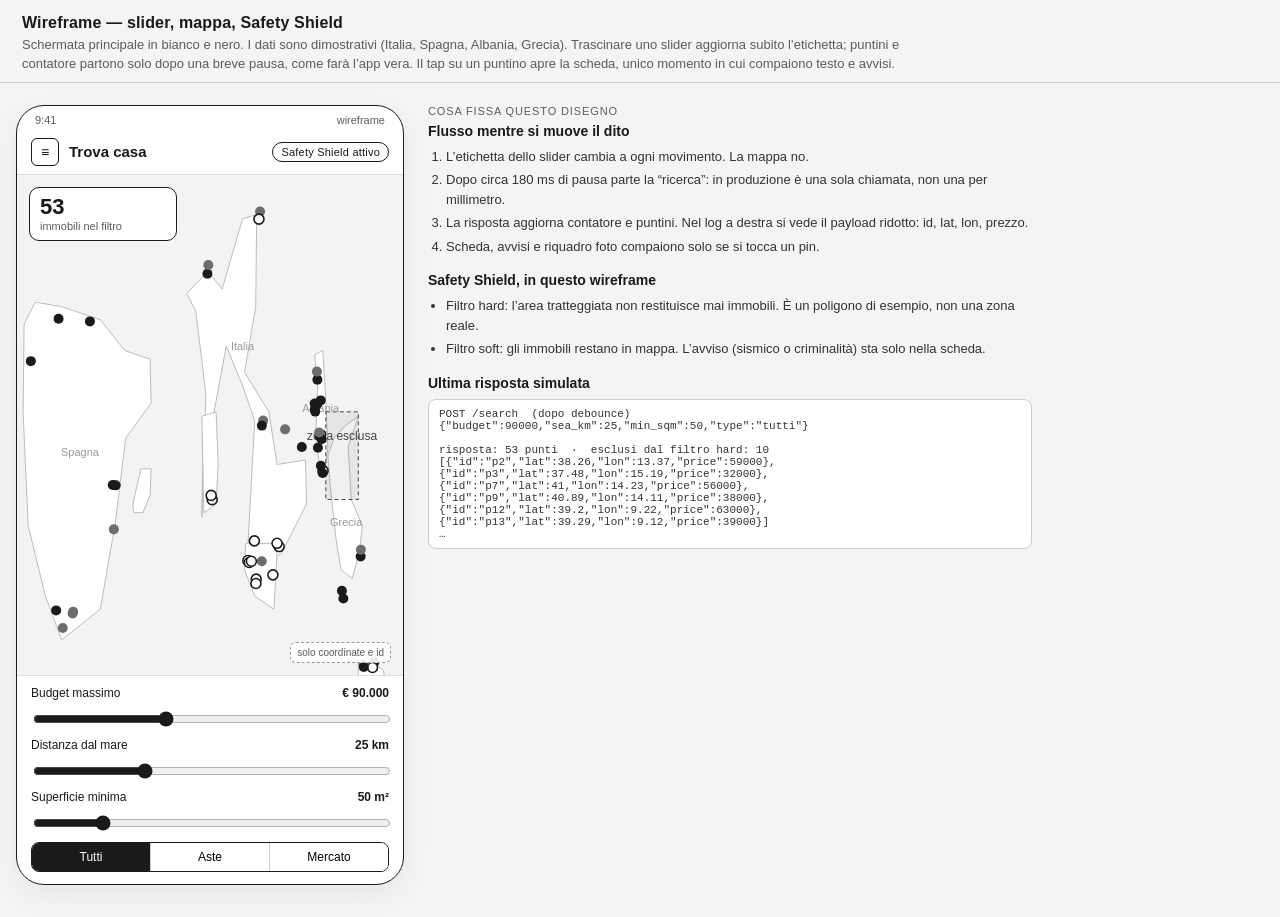
==== wireframes/index.html @ 7d2ca961 "Add an interactive wireframe for slider search and the safety shield. The grayscale screen shows deb" ====
<!DOCTYPE html>
<html lang="it">
<head>
<meta charset="utf-8">
<meta name="viewport" content="width=device-width, initial-scale=1">
<title>Wireframe — ricerca immobili</title>
<style>
  :root {
    --ink: #1a1a1a;
    --muted: #5c5c5c;
    --line: #1a1a1a;
    --paper: #f4f4f2;
    --card: #fff;
    --soft: #e6e6e4;
    --warn: #6b6b6b;
  }
  * { box-sizing: border-box; }
  html, body { margin: 0; height: 100%; }
  body {
    font-family: "Avenir Next", "Segoe UI", Helvetica, Arial, sans-serif;
    background: var(--paper);
    color: var(--ink);
    display: grid;
    grid-template-columns: minmax(280px, 420px) 1fr;
    min-height: 100%;
  }
  header.note {
    grid-column: 1 / -1;
    padding: 14px 22px 8px;
    border-bottom: 1px solid #ccc;
  }
  header.note h1 { font-size: 16px; font-weight: 650; margin: 0 0 4px; letter-spacing: 0.01em; }
  header.note p { margin: 0; color: var(--muted); font-size: 13px; line-height: 1.45; max-width: 920px; }
  .phone-wrap {
    display: flex;
    justify-content: center;
    padding: 22px 16px 32px;
  }
  .phone {
    width: 390px;
    height: 780px;
    background: var(--card);
    border: 1.5px solid var(--line);
    border-radius: 28px;
    display: flex;
    flex-direction: column;
    overflow: hidden;
    position: relative;
    box-shadow: 0 10px 30px rgba(0,0,0,0.06);
  }
  .status {
    height: 28px;
    display: flex;
    align-items: center;
    justify-content: space-between;
    padding: 0 18px;
    font-size: 11px;
    color: var(--muted);
  }
  .top {
    display: flex;
    align-items: center;
    gap: 10px;
    padding: 4px 14px 8px;
  }
  .mark {
    width: 28px; height: 28px;
    border: 1.5px solid var(--line);
    border-radius: 6px;
    display: grid; place-items: center;
    font-size: 14px;
  }
  .top h2 { font-size: 15px; margin: 0; font-weight: 650; }
  .shield {
    margin-left: auto;
    font-size: 11px;
    border: 1px solid var(--line);
    border-radius: 999px;
    padding: 3px 8px;
    letter-spacing: 0.02em;
  }
  .map-wrap { position: relative; flex: 1; min-height: 0; background: #f7f7f6; border-top: 1px solid #ddd; border-bottom: 1px solid #ddd; }
  canvas { width: 100%; height: 100%; display: block; }
  .counter {
    position: absolute;
    left: 12px; top: 12px;
    background: #fff;
    border: 1.5px solid var(--line);
    border-radius: 10px;
    padding: 8px 10px;
    min-width: 148px;
  }
  .counter .n { font-size: 22px; font-weight: 700; line-height: 1; font-variant-numeric: tabular-nums; }
  .counter .l { font-size: 11px; color: var(--muted); margin-top: 2px; }
  .counter.searching .n { color: var(--muted); }
  .hint {
    position: absolute;
    right: 12px; bottom: 12px;
    font-size: 10px;
    color: var(--muted);
    background: rgba(255,255,255,0.9);
    border: 1px dashed #999;
    padding: 4px 6px;
    border-radius: 6px;
  }
  .controls { padding: 10px 14px 12px; display: flex; flex-direction: column; gap: 8px; }
  .row { display: grid; grid-template-columns: 1fr auto; gap: 8px; align-items: baseline; }
  .row label { font-size: 12px; }
  .row output { font-size: 12px; font-variant-numeric: tabular-nums; font-weight: 650; }
  input[type="range"] {
    width: 100%;
    accent-color: #1a1a1a;
    height: 18px;
  }
  .seg { display: flex; border: 1.5px solid var(--line); border-radius: 8px; overflow: hidden; }
  .seg button {
    flex: 1;
    background: #fff;
    border: 0;
    border-right: 1px solid #ccc;
    padding: 7px 0;
    font-size: 12px;
    cursor: pointer;
  }
  .seg button:last-child { border-right: 0; }
  .seg button.on { background: #1a1a1a; color: #fff; }
  .sheet {
    position: absolute;
    left: 0; right: 0; bottom: 0;
    background: #fff;
    border-top: 1.5px solid var(--line);
    border-radius: 16px 16px 0 0;
    padding: 10px 14px 16px;
    transform: translateY(110%);
    transition: transform 0.22s ease;
    max-height: 62%;
    overflow: auto;
  }
  .sheet.open { transform: translateY(0); }
  .grab { width: 36px; height: 4px; background: #ccc; border-radius: 4px; margin: 0 auto 8px; }
  .sheet h3 { margin: 0 0 2px; font-size: 15px; }
  .meta { color: var(--muted); font-size: 12px; margin-bottom: 8px; }
  .facts { display: flex; gap: 8px; flex-wrap: wrap; margin-bottom: 8px; }
  .pill { border: 1px solid var(--line); border-radius: 999px; padding: 3px 8px; font-size: 11px; }
  .score { font-weight: 700; }
  .alerts { display: flex; flex-direction: column; gap: 4px; margin: 8px 0; }
  .alert {
    font-size: 12px;
    background: var(--soft);
    border-left: 3px solid #1a1a1a;
    padding: 6px 8px;
  }
  .ph {
    height: 72px;
    border: 1px dashed #999;
    border-radius: 8px;
    display: grid; place-items: center;
    color: var(--muted);
    font-size: 11px;
    margin-top: 8px;
  }
  .close {
    float: right;
    border: 1px solid var(--line);
    background: #fff;
    border-radius: 6px;
    padding: 2px 8px;
    cursor: pointer;
    font-size: 12px;
  }
  aside {
    padding: 22px 28px 40px 8px;
    max-width: 640px;
  }
  aside h2 { font-size: 14px; margin: 0 0 8px; }
  aside ol, aside ul { margin: 0 0 16px; padding-left: 18px; color: #333; font-size: 13px; line-height: 1.5; }
  aside li { margin: 4px 0; }
  .log {
    font-family: ui-monospace, SFMono-Regular, Menlo, Consolas, monospace;
    font-size: 11px;
    background: #fff;
    border: 1px solid #ccc;
    border-radius: 8px;
    padding: 8px 10px;
    min-height: 88px;
    white-space: pre-wrap;
    color: #333;
  }
  .k { font-size: 11px; letter-spacing: 0.08em; text-transform: uppercase; color: var(--muted); margin-bottom: 6px; }
  @media (max-width: 860px) {
    body { grid-template-columns: 1fr; }
    aside { padding: 0 18px 28px; }
  }
</style>
</head>
<body>
<header class="note">
  <h1>Wireframe — slider, mappa, Safety Shield</h1>
  <p>Schermata principale in bianco e nero. I dati sono dimostrativi (Italia, Spagna, Albania, Grecia). Trascinare uno slider aggiorna subito l’etichetta; puntini e contatore partono solo dopo una breve pausa, come farà l’app vera. Il tap su un puntino apre la scheda, unico momento in cui compaiono testo e avvisi.</p>
</header>

<div class="phone-wrap">
  <div class="phone">
    <div class="status"><span>9:41</span><span>wireframe</span></div>
    <div class="top">
      <div class="mark">≡</div>
      <h2>Trova casa</h2>
      <div class="shield">Safety Shield attivo</div>
    </div>
    <div class="map-wrap">
      <canvas id="map"></canvas>
      <div class="counter" id="counter">
        <div class="n" id="count">—</div>
        <div class="l" id="countLabel">immobili nel filtro</div>
      </div>
      <div class="hint">solo coordinate e id</div>
    </div>
    <div class="controls">
      <div class="row"><label for="budget">Budget massimo</label><output id="budgetOut">€ 90.000</output></div>
      <input id="budget" type="range" min="15000" max="220000" step="5000" value="90000">
      <div class="row"><label for="sea">Distanza dal mare</label><output id="seaOut">25 km</output></div>
      <input id="sea" type="range" min="1" max="80" step="1" value="25">
      <div class="row"><label for="sqm">Superficie minima</label><output id="sqmOut">50 m²</output></div>
      <input id="sqm" type="range" min="30" max="140" step="5" value="50">
      <div class="seg" id="types">
        <button type="button" data-type="tutti" class="on">Tutti</button>
        <button type="button" data-type="asta">Aste</button>
        <button type="button" data-type="mercato">Mercato</button>
      </div>
    </div>
    <div class="sheet" id="sheet">
      <div class="grab"></div>
      <button class="close" id="close" type="button">Chiudi</button>
      <h3 id="dTitle">—</h3>
      <div class="meta" id="dMeta">—</div>
      <div class="facts" id="dFacts"></div>
      <div class="alerts" id="dAlerts"></div>
      <div class="ph">Foto e descrizione completa — scaricate solo al tap</div>
    </div>
  </div>
</div>

<aside>
  <div class="k">Cosa fissa questo disegno</div>
  <h2>Flusso mentre si muove il dito</h2>
  <ol>
    <li>L’etichetta dello slider cambia a ogni movimento. La mappa no.</li>
    <li>Dopo circa 180 ms di pausa parte la “ricerca”: in produzione è una sola chiamata, non una per millimetro.</li>
    <li>La risposta aggiorna contatore e puntini. Nel log a destra si vede il payload ridotto: id, lat, lon, prezzo.</li>
    <li>Scheda, avvisi e riquadro foto compaiono solo se si tocca un pin.</li>
  </ol>
  <h2>Safety Shield, in questo wireframe</h2>
  <ul>
    <li>Filtro hard: l’area tratteggiata non restituisce mai immobili. È un poligono di esempio, non una zona reale.</li>
    <li>Filtro soft: gli immobili restano in mappa. L’avviso (sismico o criminalità) sta solo nella scheda.</li>
  </ul>
  <h2>Ultima risposta simulata</h2>
  <div class="log" id="log">In attesa del primo filtro.</div>
</aside>

<script>
const bounds = { minLon: -10, maxLon: 28, minLat: 35.2, maxLat: 46.6 };
const exclusion = [[20.4, 41.2], [23.6, 41.2], [23.6, 39.2], [20.4, 39.2]];

const cities = [
  ["Palermo", "Italia", 38.12, 13.36],
  ["Catania", "Italia", 37.51, 15.08],
  ["Napoli", "Italia", 40.85, 14.27],
  ["Bari", "Italia", 41.12, 16.87],
  ["Cagliari", "Italia", 39.22, 9.12],
  ["Genova", "Italia", 44.41, 8.93],
  ["Lecce", "Italia", 40.35, 18.17],
  ["Reggio Calabria", "Italia", 38.11, 15.65],
  ["Sassari", "Italia", 40.73, 8.56],
  ["Matera", "Italia", 40.67, 16.6],
  ["Agrigento", "Italia", 37.31, 13.58],
  ["Salemi", "Italia", 37.82, 12.8],
  ["Gangi", "Italia", 37.8, 14.2],
  ["Sambuca", "Italia", 37.65, 13.11],
  ["Trieste", "Italia", 45.65, 13.78],
  ["Málaga", "Spagna", 36.72, -4.42],
  ["Almería", "Spagna", 36.84, -2.46],
  ["Valencia", "Spagna", 39.47, -0.38],
  ["Alicante", "Spagna", 38.35, -0.48],
  ["Cádiz", "Spagna", 36.53, -6.29],
  ["Granada", "Spagna", 37.18, -3.6],
  ["Vigo", "Spagna", 42.24, -8.72],
  ["Bilbao", "Spagna", 43.26, -2.93],
  ["Oviedo", "Spagna", 43.36, -5.84],
  ["Algeciras", "Spagna", 36.14, -5.45],
  ["Tirana", "Albania", 41.33, 19.82],
  ["Durazzo", "Albania", 41.32, 19.45],
  ["Valona", "Albania", 40.47, 19.49],
  ["Saranda", "Albania", 39.87, 20.0],
  ["Berat", "Albania", 40.7, 19.95],
  ["Scutari", "Albania", 42.07, 19.51],
  ["Atene", "Grecia", 37.98, 23.73],
  ["Salonicco", "Grecia", 40.64, 22.94],
  ["Patrasso", "Grecia", 38.25, 21.73],
  ["Candia", "Grecia", 35.34, 25.14],
  ["La Canea", "Grecia", 35.51, 24.02],
  ["Corfù", "Grecia", 39.62, 19.92],
  ["Kalamata", "Grecia", 37.04, 22.11],
  ["Ioannina", "Grecia", 39.67, 20.85]
];

function hash(n) {
  let x = Math.sin(n * 127.1) * 43758.5453;
  return x - Math.floor(x);
}

const properties = [];
let seq = 1;
cities.forEach((c, ci) => {
  const copies = 2 + (ci % 3);
  for (let k = 0; k < copies; k++) {
    const r1 = hash(ci * 10 + k + 1);
    const r2 = hash(ci * 10 + k + 2);
    const r3 = hash(ci * 10 + k + 3);
    const r4 = hash(ci * 10 + k + 4);
    const auction = r1 > 0.45;
    const price = auction
      ? Math.round((8000 + r2 * 70000) / 1000) * 1000
      : Math.round((45000 + r2 * 160000) / 1000) * 1000;
    const lat = c[2] + (r3 - 0.5) * 0.35;
    const lon = c[3] + (r4 - 0.5) * 0.45;
    const alerts = [];
    if (c[1] === "Italia" && c[2] < 40.2 && r1 > 0.55) alerts.push("Rischio sismico elevato");
    if (r2 > 0.82) alerts.push("Criminalità sopra la media");
    properties.push({
      id: "p" + seq++,
      city: c[0],
      country: c[1],
      lat, lon,
      price,
      sqm: 35 + Math.round(r3 * 28) * 5,
      seaKm: Math.round((0.4 + r4 * (c[0] === "Matera" || c[0] === "Granada" || c[0] === "Oviedo" ? 70 : 28)) * 10) / 10,
      type: auction ? "asta" : "mercato",
      alerts
    });
  }
});

// A few points inside the sample exclusion polygon, to prove they never show.
properties.push(
  { id: "ex1", city: "Esempio escluso", country: "—", lat: 40.2, lon: 21.6, price: 20000, sqm: 80, seaKm: 5, type: "asta", alerts: [], excluded: true },
  { id: "ex2", city: "Esempio escluso", country: "—", lat: 39.8, lon: 22.4, price: 35000, sqm: 60, seaKm: 8, type: "mercato", alerts: [], excluded: true }
);

const land = [
  // Iberia
  [[-9.3,43.2],[-8.2,43.7],[-5.6,43.6],[-1.8,43.3],[0.6,42.6],[3.1,42.4],[3.2,41.4],[0.7,40.6],[-0.3,38.7],[-1.8,36.7],[-5.6,36.0],[-7.2,37.0],[-8.9,38.6],[-9.4,41.2]],
  // Balearics-ish speck
  [[1.4,39.1],[2.2,39.9],[3.2,39.9],[3.1,39.3],[2.4,38.9],[1.5,38.9]],
  // Italy
  [[6.7,43.9],[8.8,44.4],[10.2,44.0],[12.2,45.6],[13.6,45.7],[13.5,43.6],[12.4,42.1],[14.8,41.2],[15.6,40.0],[18.4,40.1],[18.5,39.1],[16.1,38.0],[15.6,37.9],[15.1,38.2],[12.6,37.6],[13.4,41.0],[12.2,41.8],[10.6,42.7],[9.4,41.2],[8.3,40.6],[8.2,38.8],[8.6,41.6],[7.6,43.5]],
  // Sardinia
  [[8.2,41.1],[9.6,41.2],[9.8,40.0],[9.6,39.1],[8.4,38.9],[8.3,40.0]],
  // Sicily
  [[12.5,38.2],[13.4,38.2],[15.1,38.2],[15.6,38.0],[15.3,36.7],[13.4,37.0],[12.4,37.6]],
  // Albania / west Balkans blob
  [[19.3,42.5],[19.6,41.8],[19.4,40.6],[19.8,40.0],[20.2,39.7],[20.6,40.4],[20.4,41.5],[20.1,42.6]],
  // Greece mainland
  [[20.8,39.6],[21.4,38.3],[21.9,37.6],[23.0,37.4],[23.7,38.0],[24.0,38.6],[22.9,39.2],[22.6,40.4],[23.6,41.1],[22.4,40.9],[21.2,40.6],[20.6,40.2]],
  // Crete
  [[23.6,35.5],[24.5,35.6],[26.1,35.3],[26.2,35.0],[24.0,34.9],[23.6,35.2]]
];

const canvas = document.getElementById("map");
const ctx = canvas.getContext("2d");
let hits = [];
let typeFilter = "tutti";
let timer = null;
let selected = null;

function project(lon, lat) {
  const w = canvas.width, h = canvas.height;
  const x = (lon - bounds.minLon) / (bounds.maxLon - bounds.minLon) * w;
  const y = (1 - (lat - bounds.minLat) / (bounds.maxLat - bounds.minLat)) * h;
  return [x, y];
}

function insideExclusion(lon, lat) {
  let c = false;
  for (let i = 0, j = exclusion.length - 1; i < exclusion.length; j = i++) {
    const xi = exclusion[i][0], yi = exclusion[i][1];
    const xj = exclusion[j][0], yj = exclusion[j][1];
    if (((yi > lat) !== (yj > lat)) && (lon < (xj - xi) * (lat - yi) / (yj - yi) + xi)) c = !c;
  }
  return c;
}

function resize() {
  const rect = canvas.getBoundingClientRect();
  const dpr = window.devicePixelRatio || 1;
  canvas.width = Math.round(rect.width * dpr);
  canvas.height = Math.round(rect.height * dpr);
  draw();
}

function filters() {
  return {
    budget: Number(document.getElementById("budget").value),
    sea: Number(document.getElementById("sea").value),
    sqm: Number(document.getElementById("sqm").value),
    type: typeFilter
  };
}

function matchScore(p, f) {
  let s = 62;
  s += Math.max(0, (f.budget - p.price) / f.budget) * 22;
  s += Math.max(0, (f.sea - p.seaKm) / f.sea) * 10;
  s += Math.min(12, (p.sqm - f.sqm) / 8);
  s -= p.alerts.length * 8;
  return Math.max(35, Math.min(98, Math.round(s)));
}

function visible(f) {
  return properties.filter(p => {
    if (p.excluded || insideExclusion(p.lon, p.lat)) return false;
    if (p.price > f.budget) return false;
    if (p.seaKm > f.sea) return false;
    if (p.sqm < f.sqm) return false;
    if (f.type !== "tutti" && p.type !== f.type) return false;
    return true;
  });
}

function drawPoly(points, fill) {
  ctx.beginPath();
  points.forEach((pt, i) => {
    const [x, y] = project(pt[0], pt[1]);
    if (i === 0) ctx.moveTo(x, y); else ctx.lineTo(x, y);
  });
  ctx.closePath();
  ctx.fillStyle = fill;
  ctx.fill();
  ctx.strokeStyle = "#bdbdbd";
  ctx.lineWidth = 1;
  ctx.stroke();
}

function draw() {
  const f = filters();
  const list = visible(f);
  const w = canvas.width, h = canvas.height;
  ctx.clearRect(0, 0, w, h);
  ctx.fillStyle = "#f3f3f1";
  ctx.fillRect(0, 0, w, h);

  land.forEach(poly => drawPoly(poly, "#ffffff"));

  ctx.save();
  ctx.beginPath();
  exclusion.forEach((pt, i) => {
    const [x, y] = project(pt[0], pt[1]);
    if (i === 0) ctx.moveTo(x, y); else ctx.lineTo(x, y);
  });
  ctx.closePath();
  ctx.fillStyle = "rgba(0,0,0,0.06)";
  ctx.fill();
  ctx.strokeStyle = "#444";
  ctx.setLineDash([4, 3]);
  ctx.stroke();
  ctx.setLineDash([]);
  const [lx, ly] = project(22.0, 40.55);
  ctx.fillStyle = "#444";
  ctx.font = `${12 * (window.devicePixelRatio || 1)}px sans-serif`;
  ctx.textAlign = "center";
  ctx.fillText("zona esclusa", lx, ly);
  ctx.restore();

  const labels = [["Spagna", -3.8, 40.2], ["Italia", 12.2, 42.6], ["Albania", 19.9, 41.2], ["Grecia", 22.4, 38.6]];
  ctx.fillStyle = "#9a9a9a";
  ctx.font = `${11 * (window.devicePixelRatio || 1)}px sans-serif`;
  ctx.textAlign = "center";
  labels.forEach(([name, lon, lat]) => {
    const [x, y] = project(lon, lat);
    ctx.fillText(name, x, y);
  });

  hits = [];
  list.forEach(p => {
    const [x, y] = project(p.lon, p.lat);
    const r = 5 * (window.devicePixelRatio || 1);
    ctx.beginPath();
    ctx.arc(x, y, r, 0, Math.PI * 2);
    if (p.alerts.length) {
      ctx.fillStyle = "#fff";
      ctx.fill();
      ctx.lineWidth = 1.6 * (window.devicePixelRatio || 1);
      ctx.strokeStyle = "#1a1a1a";
      ctx.stroke();
    } else {
      ctx.fillStyle = p.type === "asta" ? "#1a1a1a" : "#6d6d6d";
      ctx.fill();
    }
    if (selected && selected.id === p.id) {
      ctx.beginPath();
      ctx.arc(x, y, r + 4, 0, Math.PI * 2);
      ctx.strokeStyle = "#1a1a1a";
      ctx.lineWidth = 1.2 * (window.devicePixelRatio || 1);
      ctx.stroke();
    }
    hits.push({ p, x, y, r: r + 6 });
  });
}

function euro(n) {
  return "€ " + n.toLocaleString("it-IT");
}

function paintLabels() {
  const f = filters();
  document.getElementById("budgetOut").textContent = euro(f.budget);
  document.getElementById("seaOut").textContent = f.sea + " km";
  document.getElementById("sqmOut").textContent = f.sqm + " m²";
}

function applySearch() {
  const f = filters();
  const list = visible(f);
  const counter = document.getElementById("counter");
  counter.classList.remove("searching");
  document.getElementById("count").textContent = String(list.length);
  document.getElementById("countLabel").textContent = list.length === 1 ? "immobile nel filtro" : "immobili nel filtro";
  const payload = list.slice(0, 6).map(p => ({ id: p.id, lat: Math.round(p.lat * 100) / 100, lon: Math.round(p.lon * 100) / 100, price: p.price }));
  const hidden = properties.filter(p => p.excluded || insideExclusion(p.lon, p.lat)).length;
  document.getElementById("log").textContent =
    "POST /search  (dopo debounce)\n" +
    JSON.stringify({ budget: f.budget, sea_km: f.sea, min_sqm: f.sqm, type: f.type }) +
    "\n\nrisposta: " + list.length + " punti  ·  esclusi dal filtro hard: " + hidden +
    "\n" + JSON.stringify(payload) + (list.length > 6 ? "\n…" : "");
  draw();
}

function schedule() {
  paintLabels();
  const counter = document.getElementById("counter");
  counter.classList.add("searching");
  document.getElementById("count").textContent = "…";
  document.getElementById("countLabel").textContent = "in pausa, poi una ricerca";
  clearTimeout(timer);
  timer = setTimeout(applySearch, 180);
}

function openSheet(p) {
  selected = p;
  const f = filters();
  document.getElementById("dTitle").textContent = (p.type === "asta" ? "Asta · " : "") + p.city;
  document.getElementById("dMeta").textContent = p.country + "  ·  id " + p.id;
  document.getElementById("dFacts").innerHTML =
    `<span class="pill">${euro(p.price)}</span>` +
    `<span class="pill">${p.sqm} m²</span>` +
    `<span class="pill">${p.seaKm} km dal mare</span>` +
    `<span class="pill score">Match ${matchScore(p, f)}</span>`;
  const alerts = document.getElementById("dAlerts");
  alerts.innerHTML = p.alerts.length
    ? p.alerts.map(a => `<div class="alert">${a}</div>`).join("")
    : `<div class="alert">Nessun avviso soft su questa scheda</div>`;
  document.getElementById("sheet").classList.add("open");
  draw();
}

canvas.addEventListener("click", (ev) => {
  const rect = canvas.getBoundingClientRect();
  const dpr = window.devicePixelRatio || 1;
  const x = (ev.clientX - rect.left) * dpr;
  const y = (ev.clientY - rect.top) * dpr;
  const hit = hits.find(h => Math.hypot(h.x - x, h.y - y) <= h.r + 4);
  if (hit) openSheet(hit.p);
});

document.getElementById("close").addEventListener("click", () => {
  selected = null;
  document.getElementById("sheet").classList.remove("open");
  draw();
});

["budget", "sea", "sqm"].forEach(id => {
  document.getElementById(id).addEventListener("input", schedule);
});

document.getElementById("types").addEventListener("click", (ev) => {
  const btn = ev.target.closest("button");
  if (!btn) return;
  typeFilter = btn.dataset.type;
  document.querySelectorAll("#types button").forEach(b => b.classList.toggle("on", b === btn));
  schedule();
});

window.addEventListener("resize", resize);
paintLabels();
resize();
applySearch();
</script>
</body>
</html>
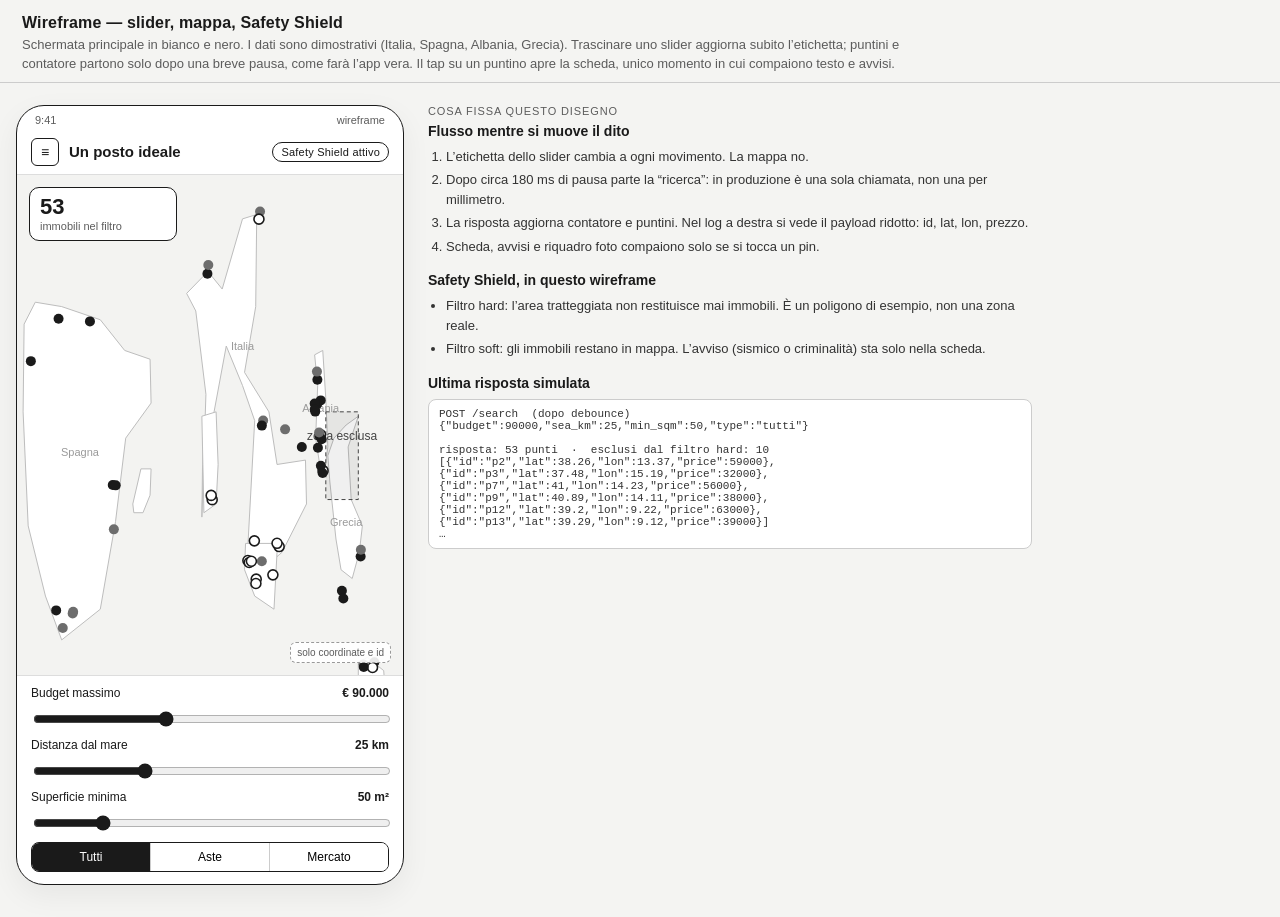
==== commit 51fb1a6a: "Rename the app to Un posto ideale. The title now appears in the page, the API, the wireframe, and th" ====
--- a/wireframes/index.html
+++ b/wireframes/index.html
@@ -204,7 +204,7 @@
     <div class="status"><span>9:41</span><span>wireframe</span></div>
     <div class="top">
       <div class="mark">≡</div>
-      <h2>Trova casa</h2>
+      <h2>Un posto ideale</h2>
       <div class="shield">Safety Shield attivo</div>
     </div>
     <div class="map-wrap">
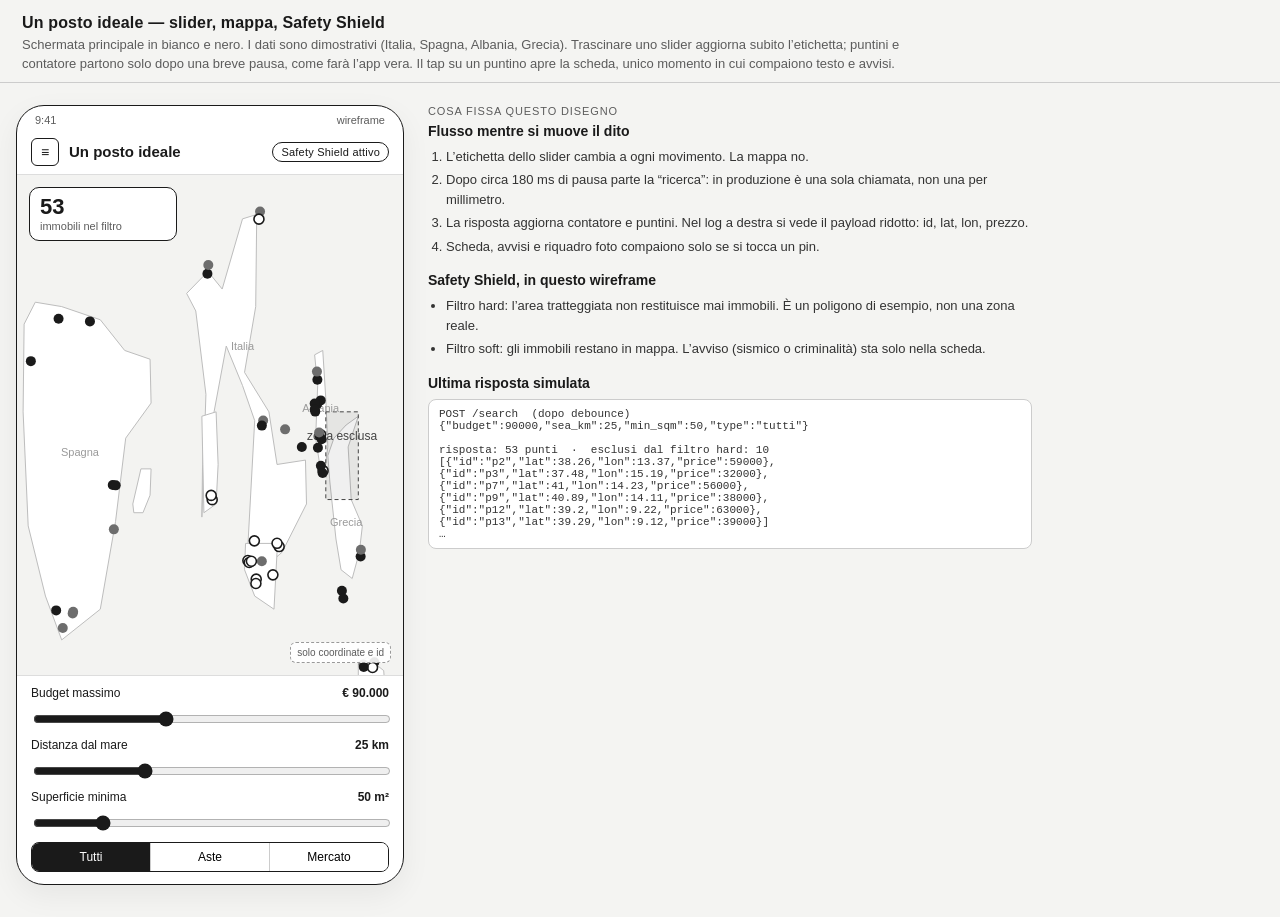
==== commit 39dd4f9b: "Use the new name in the wireframe title. Co-authored-by: stefano.bera92 <stefano.bera92@gmail.com>" ====
--- a/wireframes/index.html
+++ b/wireframes/index.html
@@ -3,7 +3,7 @@
 <head>
 <meta charset="utf-8">
 <meta name="viewport" content="width=device-width, initial-scale=1">
-<title>Wireframe — ricerca immobili</title>
+<title>Un posto ideale — wireframe</title>
 <style>
   :root {
     --ink: #1a1a1a;
@@ -195,7 +195,7 @@
 </head>
 <body>
 <header class="note">
-  <h1>Wireframe — slider, mappa, Safety Shield</h1>
+  <h1>Un posto ideale — slider, mappa, Safety Shield</h1>
   <p>Schermata principale in bianco e nero. I dati sono dimostrativi (Italia, Spagna, Albania, Grecia). Trascinare uno slider aggiorna subito l’etichetta; puntini e contatore partono solo dopo una breve pausa, come farà l’app vera. Il tap su un puntino apre la scheda, unico momento in cui compaiono testo e avvisi.</p>
 </header>
 
